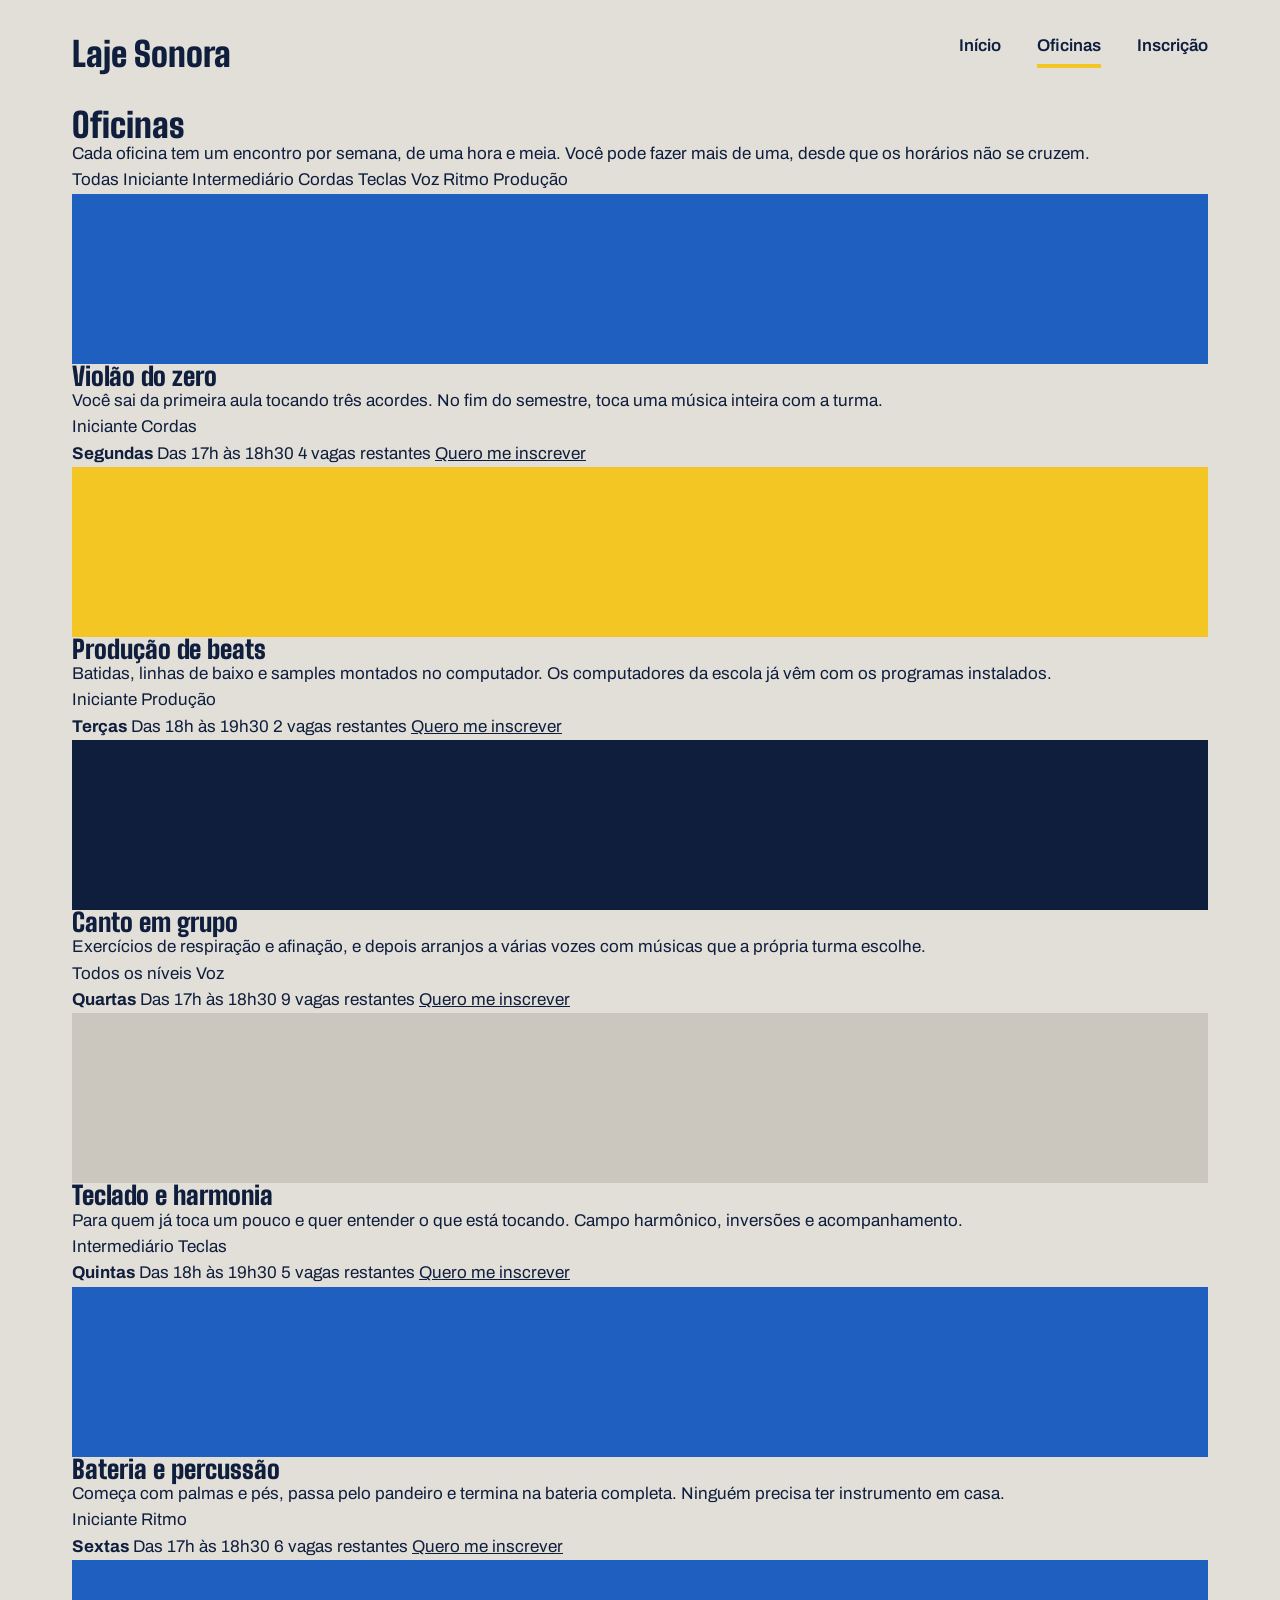
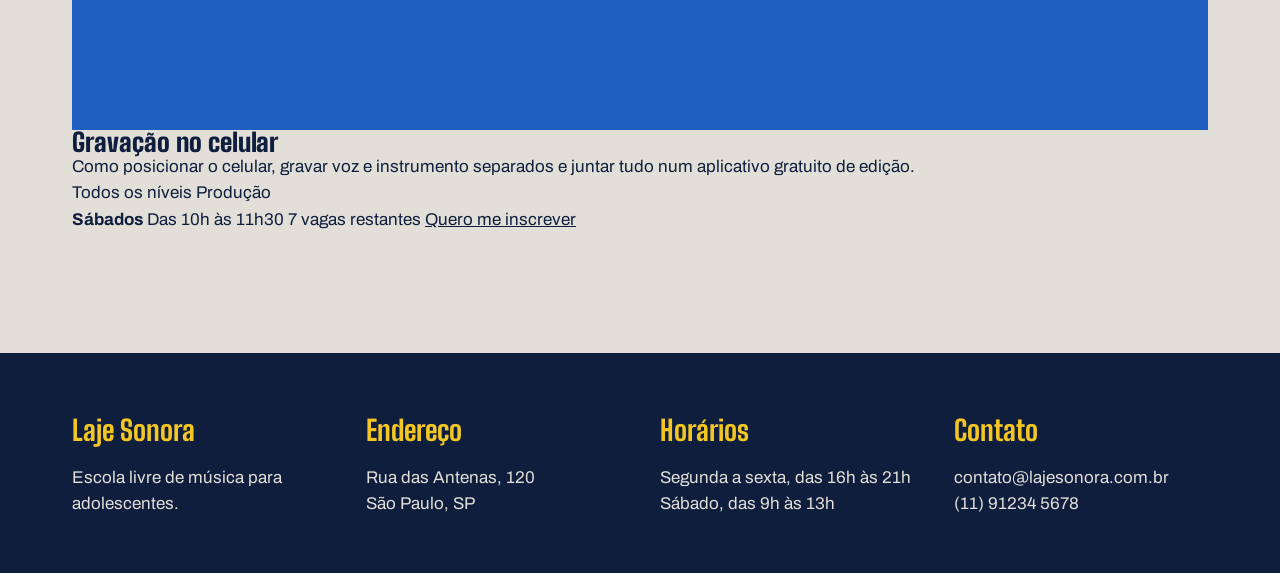
==== oficinas.html @ 70809cb7 "HTML da página de oficinas" ====
<!DOCTYPE html>
<html lang="pt-br">
<head>
    <meta charset="UTF-8">
    <meta name="viewport" content="width=device-width, initial-scale=1.0">
    <link rel="stylesheet" href="oficinas.css">
    <link rel="preconnect" href="https://fonts.googleapis.com">
    <link rel="preconnect" href="https://fonts.gstatic.com" crossorigin>
    <link href="https://fonts.googleapis.com/css2?family=Archivo:ital,wght@0,100..900;1,100..900&family=Big+Shoulders:opsz,wght@10..72,100..900&display=swap" rel="stylesheet">
    <title>Laje Sonora | Oficinas</title>
</head>
<body>
    <header class="conteudo topo">

    <a href="index.html" class="logo">Laje Sonora</a>
    <nav class="menu">
        <a href="index.html">Início</a>
        <a href="oficinas.html" class="atual">Oficinas</a>
        <a href="inscricao.html">Inscrição</a>
    </nav>

    </header>

    <main class="conteudo">
        <h1 class="titulo-pagina">Oficinas</h1>
        <p class="subtitulo-pagina">Cada oficina tem um encontro por semana, de uma hora e meia. Você pode fazer mais de uma, desde que os horários não se cruzem.</p>

        <div class="filtros">

            <span class="filtro ativo">Todas</span>
            <span class="filtro">Iniciante</span>
            <span class="filtro">Intermediário</span>
            <span class="filtro">Cordas</span>
            <span class="filtro">Teclas</span>
            <span class="filtro">Voz</span>
            <span class="filtro">Ritmo</span>
            <span class="filtro">Produção</span>

            <div class="lista">
                <article class="oficina">
                    <div class="foto foto-azul"></div>
                    <div class="oficina-texto">
                        <h2>Violão do zero</h2>
                        <p>Você sai da primeira aula tocando três acordes. No fim do semestre, toca uma música inteira com a turma.</p>
                        <div class="etiquetas">
                            <span class="etiqueta">Iniciante</span>
                            <span class="etiqueta">Cordas</span>
                        </div>
                    </div>
                    <div class="oficina-detalhes">
                        <strong>Segundas</strong>
                        <span>Das 17h às 18h30</span>
                        <span>4 vagas restantes</span>
                        <a href="inscricao.html">Quero me inscrever</a>
                    </div>
                </article>

                <article class="oficina">
                    <div class="foto foto-amarela"></div>
                    <div class="oficina-texto">
                        <h2>Produção de beats</h2>
                        <p>Batidas, linhas de baixo e samples montados no computador. Os computadores da escola já vêm com os programas instalados.</p>
                        <div class="etiquetas">
                            <span class="etiqueta">Iniciante</span>
                            <span class="etiqueta">Produção</span>
                        </div>
                    </div>
                    <div class="oficina-detalhes">
                        <strong>Terças</strong>
                        <span>Das 18h às 19h30</span>
                        <span>2 vagas restantes</span>
                        <a href="inscricao.html">Quero me inscrever</a>
                    </div>
                </article>
                
                <article class="oficina">
                    <div class="foto foto-tinta"></div>
                    <div class="oficina-texto">
                        <h2>Canto em grupo</h2>
                        <p>Exercícios de respiração e afinação, e depois arranjos a várias vozes com músicas que a própria turma escolhe.</p>
                        <div class="etiquetas">
                            <span class="etiqueta">Todos os níveis</span>
                            <span class="etiqueta">Voz</span>
                        </div>
                    </div>
                    <div class="oficina-detalhes">
                        <strong>Quartas</strong>
                        <span>Das 17h às 18h30</span>
                        <span>9 vagas restantes</span>
                        <a href="inscricao.html">Quero me inscrever</a>
                    </div>
                </article>
                
                <article class="oficina">
                    <div class="foto"></div>
                    <div class="oficina-texto">
                        <h2>Teclado e harmonia</h2>
                        <p>Para quem já toca um pouco e quer entender o que está tocando. Campo harmônico, inversões e acompanhamento.</p>
                        <div class="etiquetas">
                            <span class="etiqueta">Intermediário</span>
                            <span class="etiqueta">Teclas</span>
                        </div>
                    </div>
                    <div class="oficina-detalhes">
                        <strong>Quintas</strong>
                        <span>Das 18h às 19h30</span>
                        <span>5 vagas restantes</span>
                        <a href="inscricao.html">Quero me inscrever</a>
                    </div>
                </article>
                
                <article class="oficina">
                    <div class="foto foto-azul"></div>
                    <div class="oficina-texto">
                        <h2>Bateria e percussão</h2>
                        <p>Começa com palmas e pés, passa pelo pandeiro e termina na bateria completa. Ninguém precisa ter instrumento em casa.</p>
                        <div class="etiquetas">
                            <span class="etiqueta">Iniciante</span>
                            <span class="etiqueta">Ritmo</span>
                        </div>
                    </div>
                    <div class="oficina-detalhes">
                        <strong>Sextas</strong>
                        <span>Das 17h às 18h30</span>
                        <span>6 vagas restantes</span>
                        <a href="inscricao.html">Quero me inscrever</a>
                    </div>
                </article>
                
                <article class="oficina">
                    <div class="foto foto-azul"></div>
                    <div class="oficina-texto">
                        <h2>Gravação no celular</h2>
                        <p>Como posicionar o celular, gravar voz e instrumento separados e juntar tudo num aplicativo gratuito de edição.</p>
                        <div class="etiquetas">
                            <span class="etiqueta">Todos os níveis</span>
                            <span class="etiqueta">Produção</span>
                        </div>
                    </div>
                    <div class="oficina-detalhes">
                        <strong>Sábados</strong>
                        <span>Das 10h às 11h30</span>
                        <span>7 vagas restantes</span>
                        <a href="inscricao.html">Quero me inscrever</a>
                    </div>
                </article>

            </div>

        </div>
    </main>

    <footer class="rodape">
        <div class="conteudo rodape-colunas">
            <div class="rodape-coluna">
                <h4>Laje Sonora</h4>
                <p>Escola livre de música para adolescentes.   
                </p> </div>
                <div class="rodape-coluna">
                <h4>Endereço</h4>
                <p>Rua das Antenas, 120
                    <br>
                    São Paulo, SP
                </p> </div>
                <div class="rodape-coluna">
                <h4>Horários</h4>
                <p>Segunda a sexta, das 16h às 21h
                    <br>
                     Sábado, das 9h às 13h
                </p> </div>
                <div class="rodape-coluna">
                <h4>Contato</h4>
                <p>contato@lajesonora.com.br
                    <br>
                     (11) 91234 5678
                </p>
            </div>
        </div>
    </footer>
</body>
</html>
---- oficinas.css ----
* {
 margin: 0;
 padding: 0;
 box-sizing: border-box;

}

:root {
    --concreto: #E2DFD8;
    --concreto-escuro: #CBC7BE;
    --tinta: #0F1E3D;
    --caixa-dagua: #1F5FBF;
    --fita: #F3C623;
    --branco: #FFFFFF;

    --fonte-cartaz:  "Big Shoulders", "Arial Narrow", sans-serif;
    --fonte-texto: "Archivo", Arial, sans-serif;
}

body { 
    background-color: var(--concreto);
    color: var(--tinta);
    font-family: var(--fonte-texto);
    font-size: 17px;
    line-height: 1.55;

}

 a {
    color: inherit;
}

h1, h2, h3{
    font-family: var(--fonte-cartaz);
    font-weight: 900;
    line-height: 0.95;
}

.conteudo {
    max-width: 1200px;
    margin-inline: auto;
    padding-inline: 32px;
}

.topo {
    padding-block: 28px;
    display: flex;
    align-items: center;
    justify-content: space-between;

    .logo {
        font-family: var(--fonte-cartaz);
        font-size: 34px;
        font-weight: 900;
        text-decoration: none;
    }

    .menu{
        display: flex;
        gap: 36px;
        font-weight: 600;
        padding-bottom: 4px;
        border-bottom: 4px transparent solid;

        a{
            text-decoration: none;
            font-weight: 600;
            padding-bottom: 4px;
            border-bottom: 4px transparent solid;

        }

        a:hover {
        border-bottom-color: var(--tinta);
    }
        a.atual {
        border-bottom-color: var(--fita);
    }
    } 
}

.rodape {
    margin-top: 120px;
    background-color: var(--tinta);
    color: var(--concreto);
    padding-block: 56px;

    h4 {
        font-family: var(--fonte-cartaz);
        font-size: 28px;
        color: var(--fita);
        margin-bottom: 12px;
    }
}

.rodape-colunas {
    display: flex;
    gap: 40px;
}

.rodape-coluna {
    flex: 1;
}

.foto {
        height: 170px;
        background-color: var(--concreto-escuro);
    }

    .foto-azul{
        background-color: var(--caixa-dagua);
    }

    .foto-amarela {
        background-color: var(--fita);
    }

    .foto-tinta{
        background-color: var(--tinta);
    }

    h3 {
        font-size: 36px;
        margin-bottom: 12px;
    }
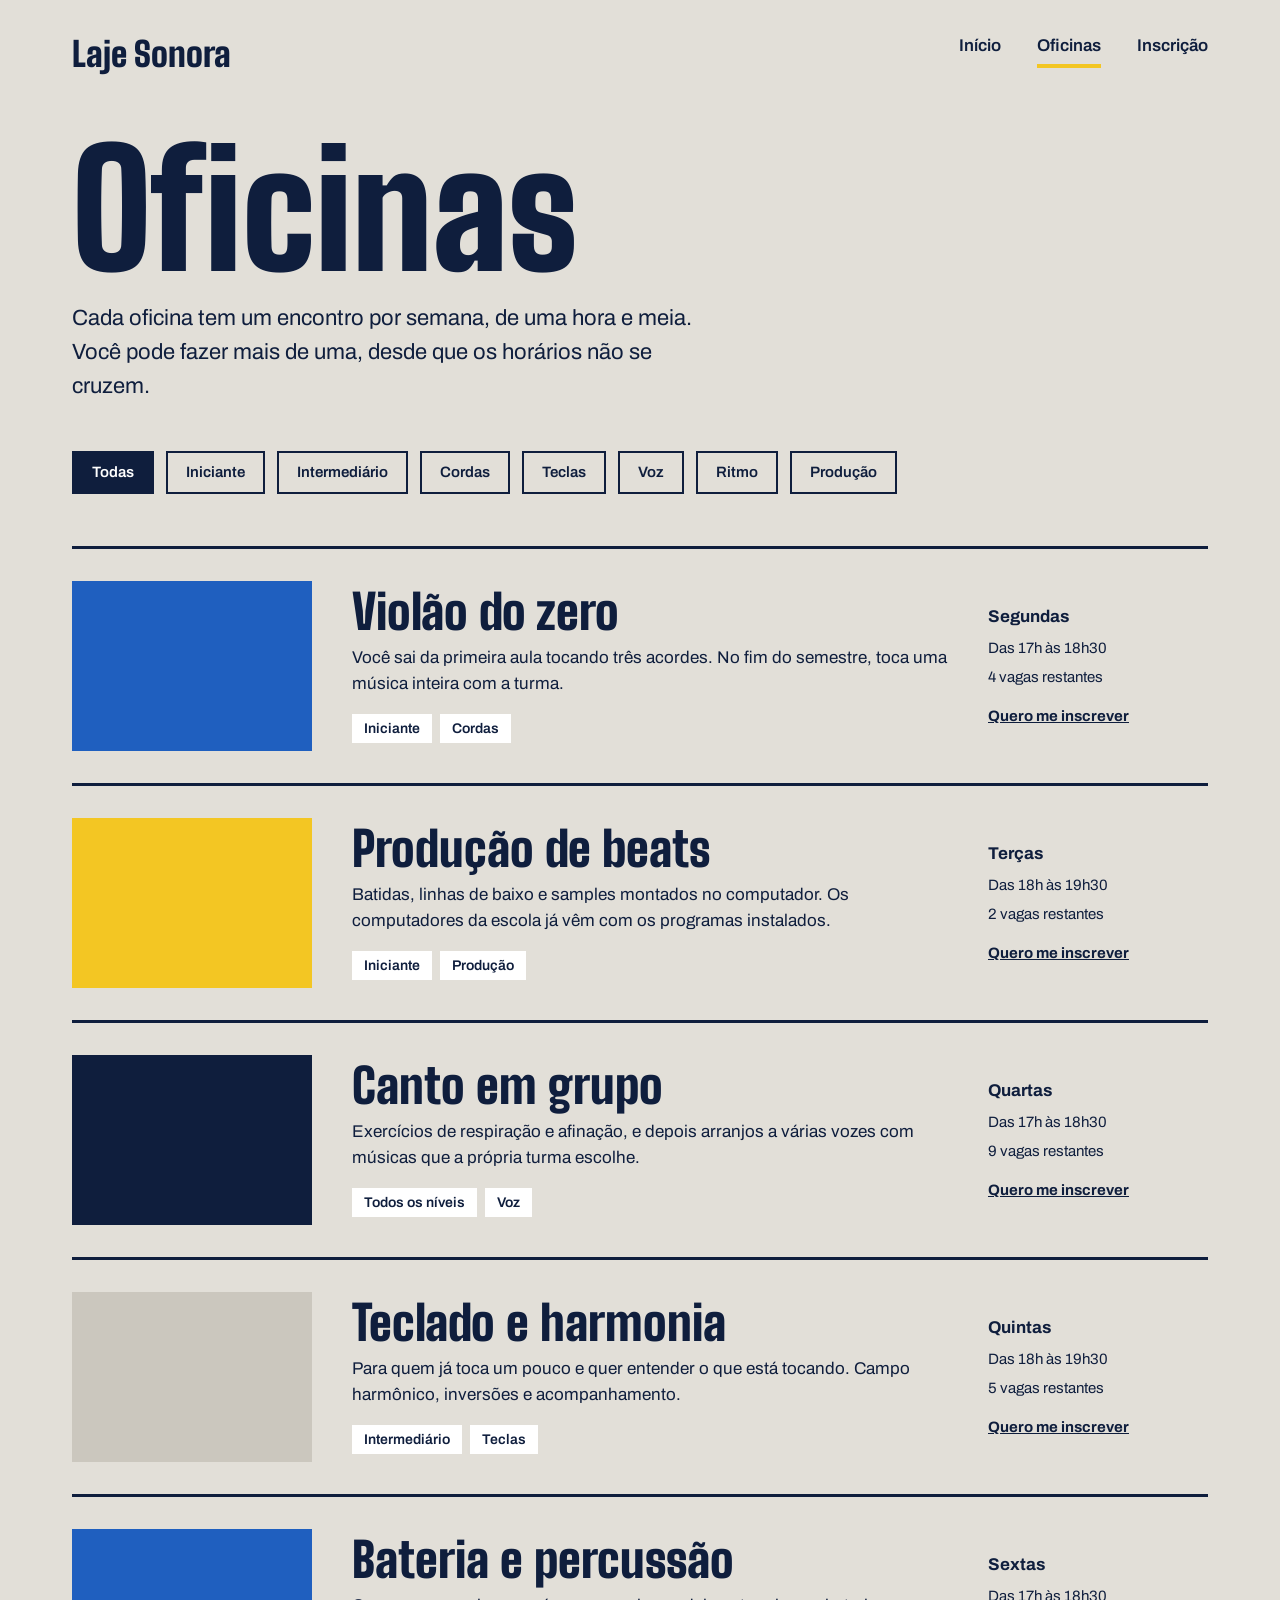
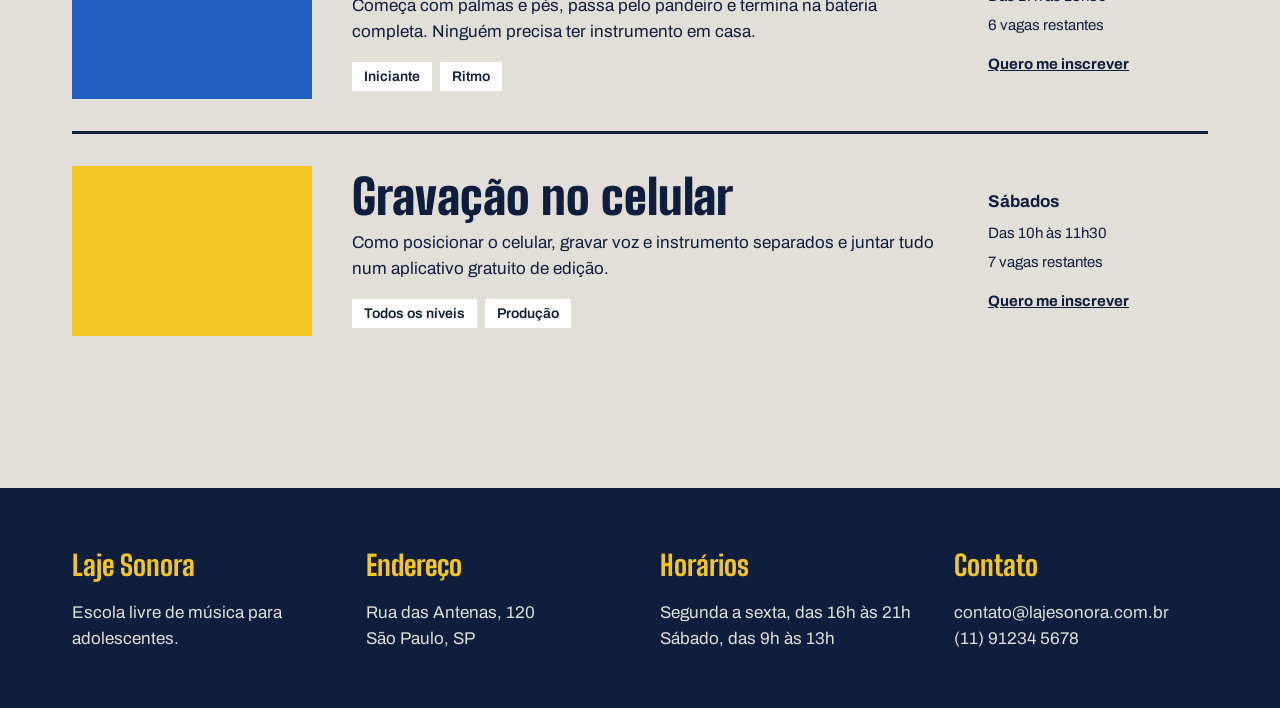
==== commit 14099318: "Página de oficinas pronta" ====
--- a/oficinas.html
+++ b/oficinas.html
@@ -128,7 +128,7 @@
                 </article>
                 
                 <article class="oficina">
-                    <div class="foto foto-azul"></div>
+                    <div class="foto foto-amarela"></div>
                     <div class="oficina-texto">
                         <h2>Gravação no celular</h2>
                         <p>Como posicionar o celular, gravar voz e instrumento separados e juntar tudo num aplicativo gratuito de edição.</p>
--- a/oficinas.css
+++ b/oficinas.css
@@ -122,4 +122,91 @@
     h3 {
         font-size: 36px;
         margin-bottom: 12px;
+    }
+
+    .titulo-pagina {
+        font-size: 160px;
+        margin-top: 24px;
+    }
+
+    .subtitulo-pagina {
+        font-size: 22px;
+        max-width: 640px;
+        margin-top: 16px;
+    }
+
+    .filtros {
+        margin-top: 48px;
+        display: flex;
+        flex-wrap: wrap;
+        gap: 12px;
+    }
+
+    .filtro {
+        border: 2px solid var(--tinta);
+        padding: 8px 18px;
+        font-weight: 600;
+        font-size: 15px;
+    }
+
+    .filtro.ativo {
+        background-color: var(--tinta);
+        color: var(--branco);
+    }
+
+    .lista {
+        margin-top: 40px;
+    }
+
+    .oficina {
+        padding-block: 32px;
+        border-top: 3px solid var(--tinta);
+        display: flex;
+        align-items: center;
+        gap: 40px;
+
+        .foto {
+            height: 170px;
+            width: 240px;
+            flex-shrink: 0;
+        }
+
+        h2 {
+            font-size: 48px;
+            margin-bottom: 10px;
+        }
+    }
+
+    .oficina-texto {
+       flex: 1; 
+    }
+
+    .etiquetas {
+        margin-top: 16px;
+        display: flex;
+        gap: 8px;
+    }
+
+    .etiqueta {
+        background-color: var(--branco);
+        padding: 4px 12px;
+        font-size: 14px;
+        font-weight: 600;
+    }
+
+    .oficina-detalhes {
+        width: 220px;
+        font-size: 15px;
+        display: flex;
+        flex-direction: column;
+        gap: 6px;
+
+        strong {
+            font-size: 17px;
+        }
+
+        a {
+            margin-top: 10px;
+            font-weight: 700;
+        }
     }
